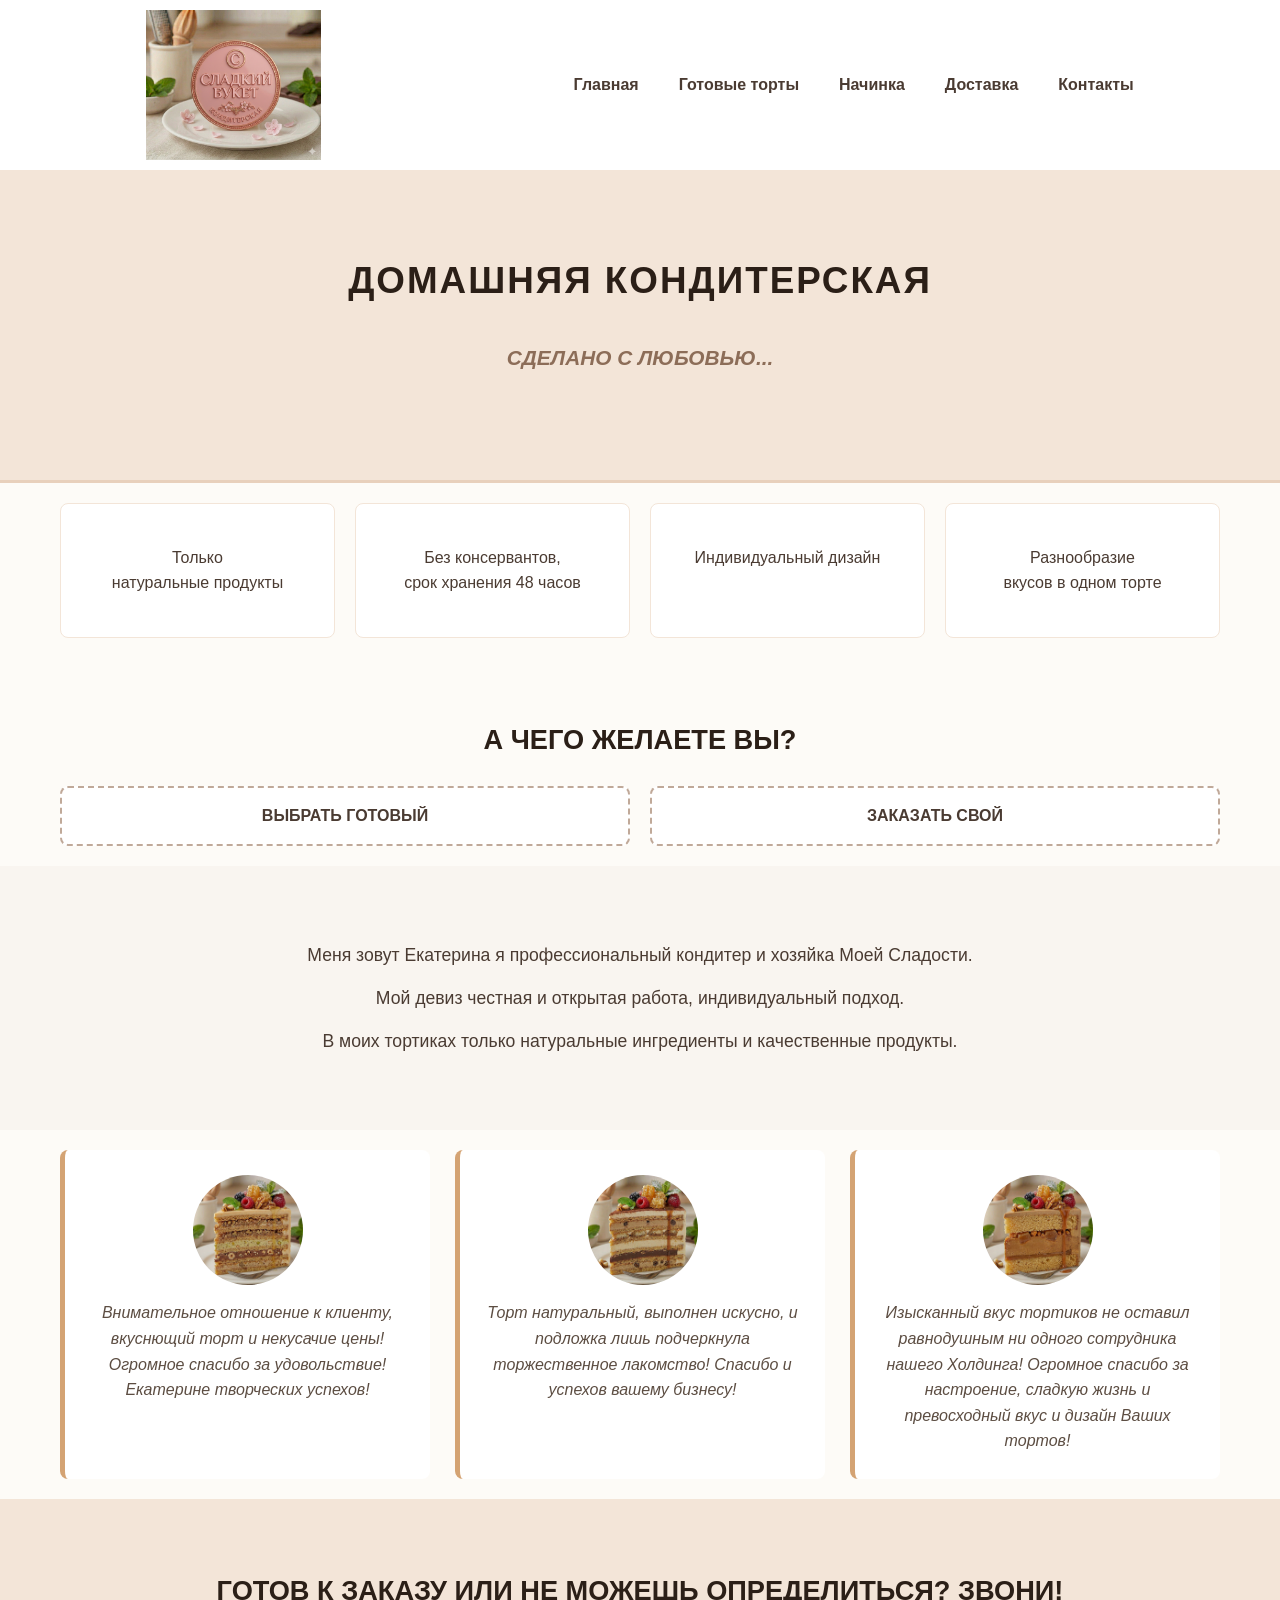
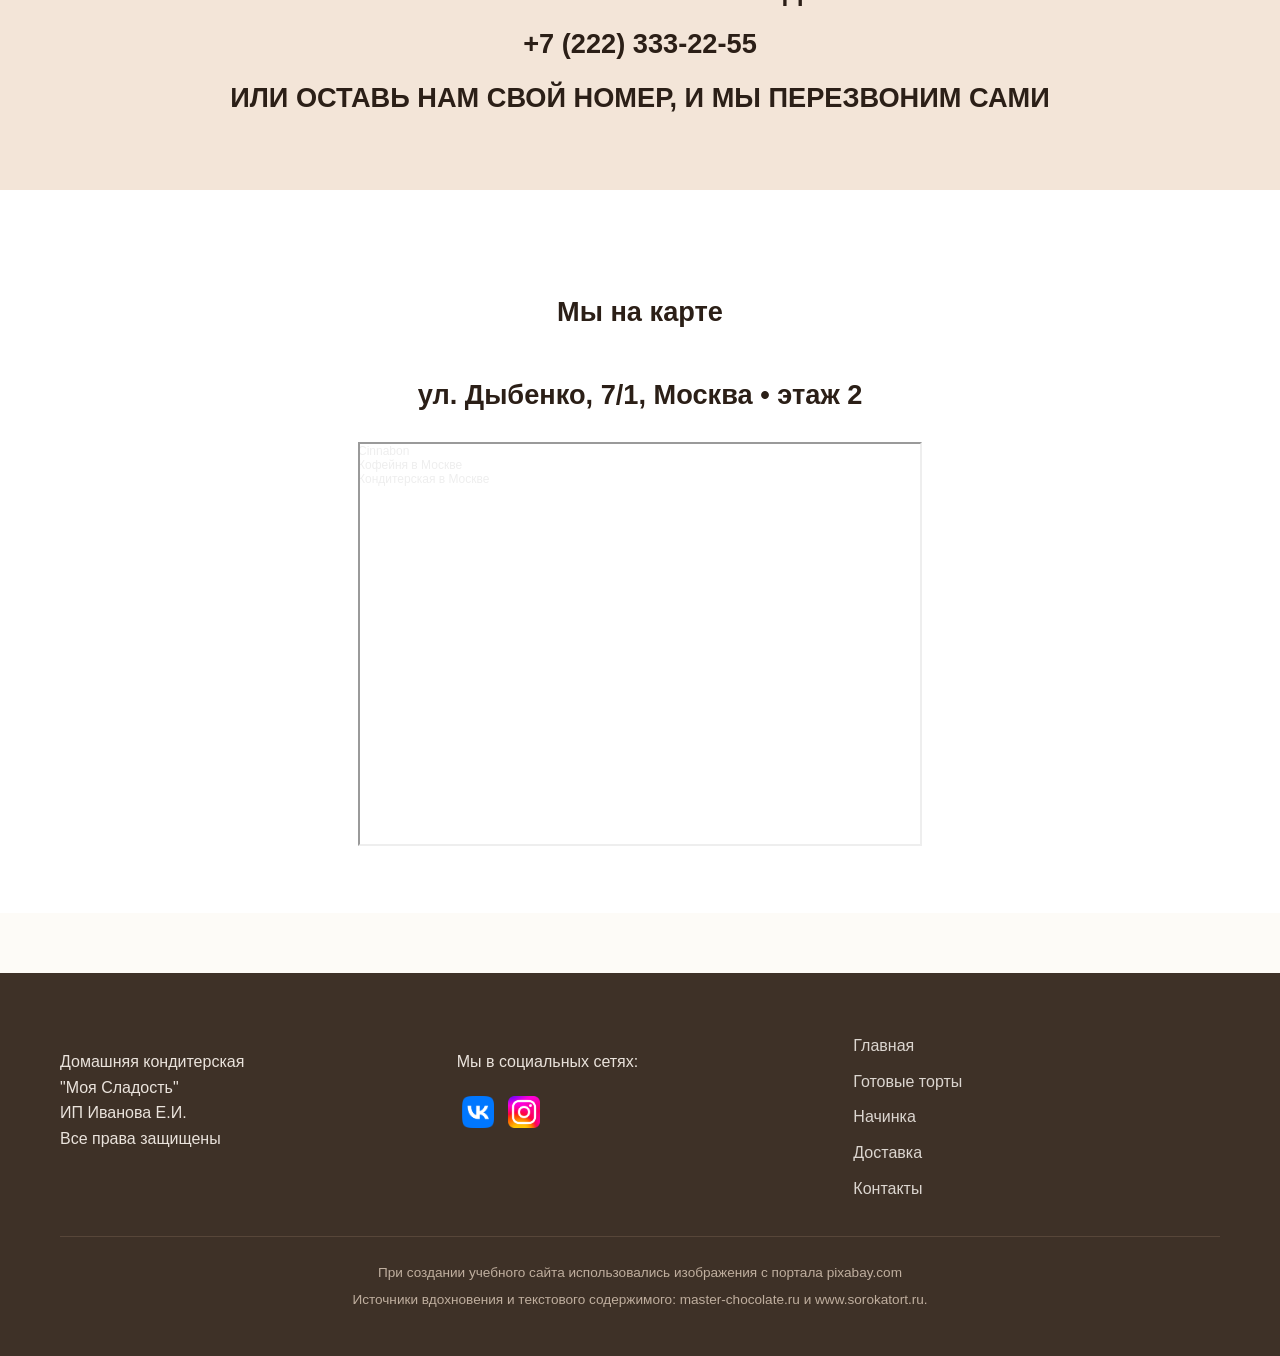
==== index.html @ 87ccf47a "first commit" ====
<!DOCTYPE html>
<html lang="en">
<head>
    <meta charset="UTF-8">
    <meta name="viewport" content="width=device-width, initial-scale=1.0">
    <title>Главная — Моя Сладость</title>
    <link rel="stylesheet" href="style.css">
</head>
<body>

    <header>
        <a href="index.html">
            <img src="assets/img/logo.png" alt="Логотип кондитерской" class="logo">
        </a>
        <nav>
            <ul>
                <li><a href="index.html">Главная</a></li>
                <li><a href="cakes.html">Готовые торты</a></li>
                <li><a href="filling.html">Начинка</a></li>
                <li><a href="delivery.html">Доставка</a></li>
                <li><a href="index.html#feedback">Контакты</a></li>
            </ul>
        </nav>
    </header>

    <section class="banner">
        <div class="content">
            <h1>ДОМАШНЯЯ КОНДИТЕРСКАЯ</h1>
            <h2>СДЕЛАНО С ЛЮБОВЬЮ...</h2>
        </div>
    </section>

    <section class="advantages">
        <div class="content">
            <div class="advantage">
                <p>Только<br> натуральные продукты</p>
            </div>
            <div class="advantage">
                <p>Без консервантов, <br> срок хранения 48 часов</p>
            </div>
            <div class="advantage">
                <p>Индивидуальный дизайн</p>
            </div>
            <div class="advantage">
                <p>Разнообразие<br> вкусов в одном торте</p>
            </div>
        </div>
    </section>

    <section class="select">
        <div class="content">
            <h2>А ЧЕГО ЖЕЛАЕТЕ ВЫ?</h2>
            <div class="select_cakes">
                <div class="select_cake">
                    <a href="cakes.html">ВЫБРАТЬ ГОТОВЫЙ</a>
                </div>
                <div class="select_cake">
                    <a href="index.html#feedback">ЗАКАЗАТЬ СВОЙ</a>
                </div>
            </div>
        </div>
    </section>

    <section class="about">
        <div class="about_wrap">
            <div class="about_text">
                <p>Меня зовут Екатерина я профессиональный кондитер и хозяйка Моей Сладости.</p>
                <p>Мой девиз честная и открытая работа, индивидуальный подход.</p>
                <p>В моих тортиках только натуральные ингредиенты и качественные продукты.</p>
            </div>
        </div>
    </section>

    <section class="reviews">
        <div class="content">
            <div class="review">
                <img src="assets/img/reviews/review-1.jpg" alt="Клиент Анастасия">
                <div class="review_text">
                    <blockquote>Внимательное отношение к клиенту, вкуснющий торт и некусачие цены! Огромное спасибо за удовольствие! Екатерине творческих успехов!</blockquote>
                </div>
            </div>
            <div class="review">
                <img src="assets/img/reviews/review-2.jpg" alt="Клиент Михаил">
                <div class="review_text">
                    <blockquote>Торт натуральный, выполнен искусно, и подложка лишь подчеркнула торжественное лакомство! Спасибо и успехов вашему бизнесу!</blockquote>
                </div>
            </div>
            <div class="review">
                <img src="assets/img/reviews/review-3.jpg" alt="Клиент Елена">
                <div class="review_text">
                    <blockquote>Изысканный вкус тортиков не оставил равнодушным ни одного сотрудника нашего Холдинга! Огромное спасибо за настроение, сладкую жизнь и превосходный вкус и дизайн Ваших тортов!</blockquote>
                </div>
            </div>
        </div>
    </section>

    <section class="feedback" id="feedback">
        <div class="content">
            <h2>ГОТОВ К ЗАКАЗУ ИЛИ НЕ МОЖЕШЬ ОПРЕДЕЛИТЬСЯ? ЗВОНИ!</h2>
            <h2><a href="tel:+72223332255">+7 (222) 333-22-55</a></h2>
            <h2>ИЛИ ОСТАВЬ НАМ СВОЙ НОМЕР, И МЫ ПЕРЕЗВОНИМ САМИ</h2>
            
            <div class="form_contact"></div>
            <div class="form_download"></div>
            <div class="form_submit"></div>
        </div>
    </section>

    <section class="map">
        <div class="content">
            <h2>Мы на карте</h2>
            <h2>ул. Дыбенко, 7/1, Москва • этаж 2</h2>
            <div style="position:relative;overflow:hidden;"><a href="https://yandex.ru/maps/org/cinnabon/218975322672/?utm_medium=mapframe&utm_source=maps" style="color:#eee;font-size:12px;position:absolute;top:0px;">Cinnabon</a><a href="https://yandex.ru/maps/213/moscow/category/coffee_shop/35193114937/?utm_medium=mapframe&utm_source=maps" style="color:#eee;font-size:12px;position:absolute;top:14px;">Кофейня в Москве</a><a href="https://yandex.ru/maps/213/moscow/category/confectionary/184108017/?utm_medium=mapframe&utm_source=maps" style="color:#eee;font-size:12px;position:absolute;top:28px;">Кондитерская в Москве</a><iframe src="https://yandex.ru/map-widget/v1/org/cinnabon/218975322672/?ll=37.479115%2C55.878536&z=16" width="560" height="400" frameborder="1" allowfullscreen="true" style="position:relative;"></iframe></div>
        </div>
    </section>

    <footer>
        <div class="content">
            <div class="footer_main">
                <div class="footer_info">
                    <p>Домашняя кондитерская<br>"Моя Сладость"<br>ИП Иванова Е.И.<br>Все права защищены</p>
                </div>
                <div class="footer_social">
                    <p>Мы в социальных сетях:</p>
                    <a href="http://vk.com" target="_blank">
                        <img src="assets/img/icons/icon_5.png" alt="ВКонтакте">
                    </a>
                    <a href="http://instagram.com" target="_blank">
                        <img src="assets/img/icons/icon_6.png" alt="Инстаграм">
                    </a>
                </div>
                <div class="footer_menu">
                    <nav>
                        <ul>
                            <li><a href="index.html">Главная</a></li>
                            <li><a href="cakes.html">Готовые торты</a></li>
                            <li><a href="filling.html">Начинка</a></li>
                            <li><a href="delivery.html">Доставка</a></li>
                            <li><a href="index.html#feedback">Контакты</a></li>
                        </ul>
                    </nav>
                </div>
            </div>
            <div class="footer_add">
                <p>При создании учебного сайта использовались изображения с портала <a href="https://pixabay.com/ru/" target="_blank">pixabay.com</a></p>
                <p>Источники вдохновения и текстового содержимого: <a href="https://master-chocolate.ru/" target="_blank">master-chocolate.ru</a> и <a href="http://www.sorokatort.ru/" target="_blank">www.sorokatort.ru</a>.</p>
            </div>
        </div>
    </footer>

</body>
</html>
---- style.css ----
body {
    font-family: 'Segoe UI', Tahoma, Geneva, Verdana, sans-serif;
    margin: 0;
    padding: 0;
    background-color: #fdfbf7;
    color: #4a3b32;
    line-height: 1.6;
}

.content, .about_wrap {
    max-width: 1200px;
    margin: 0 auto;
    padding: 20px;
    box-sizing: border-box;
}

h1, h2, h3 {
    color: #2b1f17;
    text-align: center;
    margin-top: 0;
}

h2 {
    margin: 40px 0 25px;
    font-size: 1.7em;
}

a {
    color: inherit;
    text-decoration: none;
    transition: color 0.3s;
}

a:hover {
    color: #d4a373;
}

img {
    max-width: 100%;
    height: auto;
    display: block;
}


/* HEADER */

header {
    background: #fff;
    border-bottom: 2px solid #f3e5d8;
    display: flex;
    justify-content: space-around;
    align-items: center;
    padding: 10px 20px;
}

header > a {
    font-size: 1.5em;
    font-weight: bold;
}

header img.logo {
    max-height: 150px;
}

header nav ul {
    list-style: none;
    margin: 0;
    padding: 0;
    display: flex;
    gap: 40px;
}

header nav ul li {
    font-weight: 600;
    cursor: pointer;
    transition: color 0.3s;
}

header nav ul li:hover {
    color: #d4a373;
}


/* BANNER */

.banner {
    background: #f3e5d8;
    text-align: center;
    padding: 60px 20px;
    border-bottom: 3px solid #e8d0bc;
}

.banner h1 {
    font-size: 2.3em;
    letter-spacing: 2px;
}

.banner h2 {
    font-size: 1.3em;
    color: #8c6d58;
    font-style: italic;
    margin-top: 0;
}


/* ADVANTAGES */

.advantages .content {
    display: grid;
    grid-template-columns: repeat(4, 1fr);
    gap: 20px;
}

.advantage {
    background: #fff;
    padding: 25px 15px;
    border-radius: 8px;
    text-align: center;
    border: 1px solid #f3e5d8;
}

.advantage img {
    width: 64px;
    height: 64px;
    margin: 0 auto 15px;
}


/* SELECT */

.select_cakes {
    display: grid;
    grid-template-columns: repeat(2, 1fr);
    gap: 20px;
}

.select_cake {
    background: #fff;
    border-radius: 8px;
    text-align: center;
    padding-bottom: 15px;
    border: 2px dashed #c0a999;
}

.select_cake img {
    width: 100%;
    height: 200px;
    object-fit: cover;
    border-radius: 8px 8px 0 0;
}

.select_cake a {
    display: inline-block;
    margin-top: 15px;
    font-weight: bold;
}


/* ABOUT */

.about {
    background: #f9f5f0;
    padding: 40px 0;
    text-align: center;
}

.about_text p {
    font-size: 1.1em;
    max-width: 800px;
    margin: 15px auto;
}


/* REVIEWS */

.reviews .content {
    display: grid;
    grid-template-columns: repeat(3, 1fr);
    gap: 25px;
}

.review {
    background: #fff;
    padding: 25px;
    border-radius: 8px;
    border-left: 5px solid #d4a373;
    text-align: center;
}

.review img {
    width: 110px;
    height: 110px;
    border-radius: 50%;
    margin: 0 auto 15px;
    object-fit: cover;
}

blockquote {
    margin: 0;
    font-style: italic;
    color: #5c4d42;
}


/* FEEDBACK */

.feedback {
    background: #f3e5d8;
    padding: 40px 20px;
    text-align: center;
}

.feedback h2 {
    margin: 10px 0;
}


/* MAP */

.map {
    background: #fff;
    padding: 40px 20px;
    text-align: center;
}


/* CAKES */

.cakes .content {
    display: grid;
    grid-template-columns: repeat(3, 1fr);
    gap: 25px;
}

.cake {
    background: #fff;
    border: 1px solid #f3e5d8;
    border-radius: 8px;
    padding: 25px;
}

.cake img {
    width: 100%;
    height: 220px;
    object-fit: cover;
    border-radius: 6px;
    margin-bottom: 15px;
}

.cake_buy_wrap {
    display: flex;
    justify-content: space-between;
    margin-top: 20px;
    padding-top: 15px;
    border-top: 1px dashed #e8d0bc;
}

.cake_buy_wrap ul {
    padding-left: 20px;
    margin: 0;
}


/* DELIVERY */

.delivery .content {
    display: grid;
    grid-template-columns: 2fr 1fr;
    gap: 40px;
    background: #fff;
    padding: 35px;
    border-radius: 10px;
}

.delivery_price table {
    width: 100%;
    border-collapse: collapse;
    margin-top: 10px;
}

.delivery_price th,
.delivery_price td {
    border: 1px solid #c0a999;
    padding: 12px 15px;
    text-align: center;
    font-size: 0.95em;
}

.delivery_price th {
    background: #f3e5d8;
    font-weight: bold;
}


/* FILLINGS */

.fillings .content {
    display: grid;
    grid-template-columns: repeat(4, 1fr);
    gap: 20px;
}

.fillings .content h2 {
    grid-column: 1 / -1;
}

.filling {
    margin: 0;
    background: #fff;
    border: 1px solid #f3e5d8;
    border-radius: 8px;
    text-align: center;
    font-weight: bold;
    color: #8c6d58;
}

.filling img {
    width: 100%;
    height: 200px;
    object-fit: cover;
    border-radius: 6px 6px 0 0;
    margin-bottom: 10px;
}


/* FOOTER */

footer {
    background: #3e3127;
    color: #eae3dc;
    padding: 40px 20px 20px;
    margin-top: 60px;
}

.footer_main {
    display: grid;
    grid-template-columns: repeat(3, 1fr);
    gap: 30px;
    border-bottom: 1px solid #574639;
    padding-bottom: 25px;
}

.footer_menu nav ul {
    list-style: none;
    padding: 0;
    margin: 0;
}

.footer_menu nav ul li {
    margin-bottom: 10px;
    color: #dcd6d0;
}

.footer_social img {
    display: inline-block;
    width: 32px;
    height: 32px;
    margin: 5px;
    vertical-align: middle;
    transition: transform 0.3s;
}

.footer_social img:hover {
    transform: scale(1.1);
}

.footer_add {
    padding-top: 20px;
    font-size: 0.85em;
    color: #bfae9e;
    text-align: center;
}

.footer_add p {
    margin: 5px 0;
}
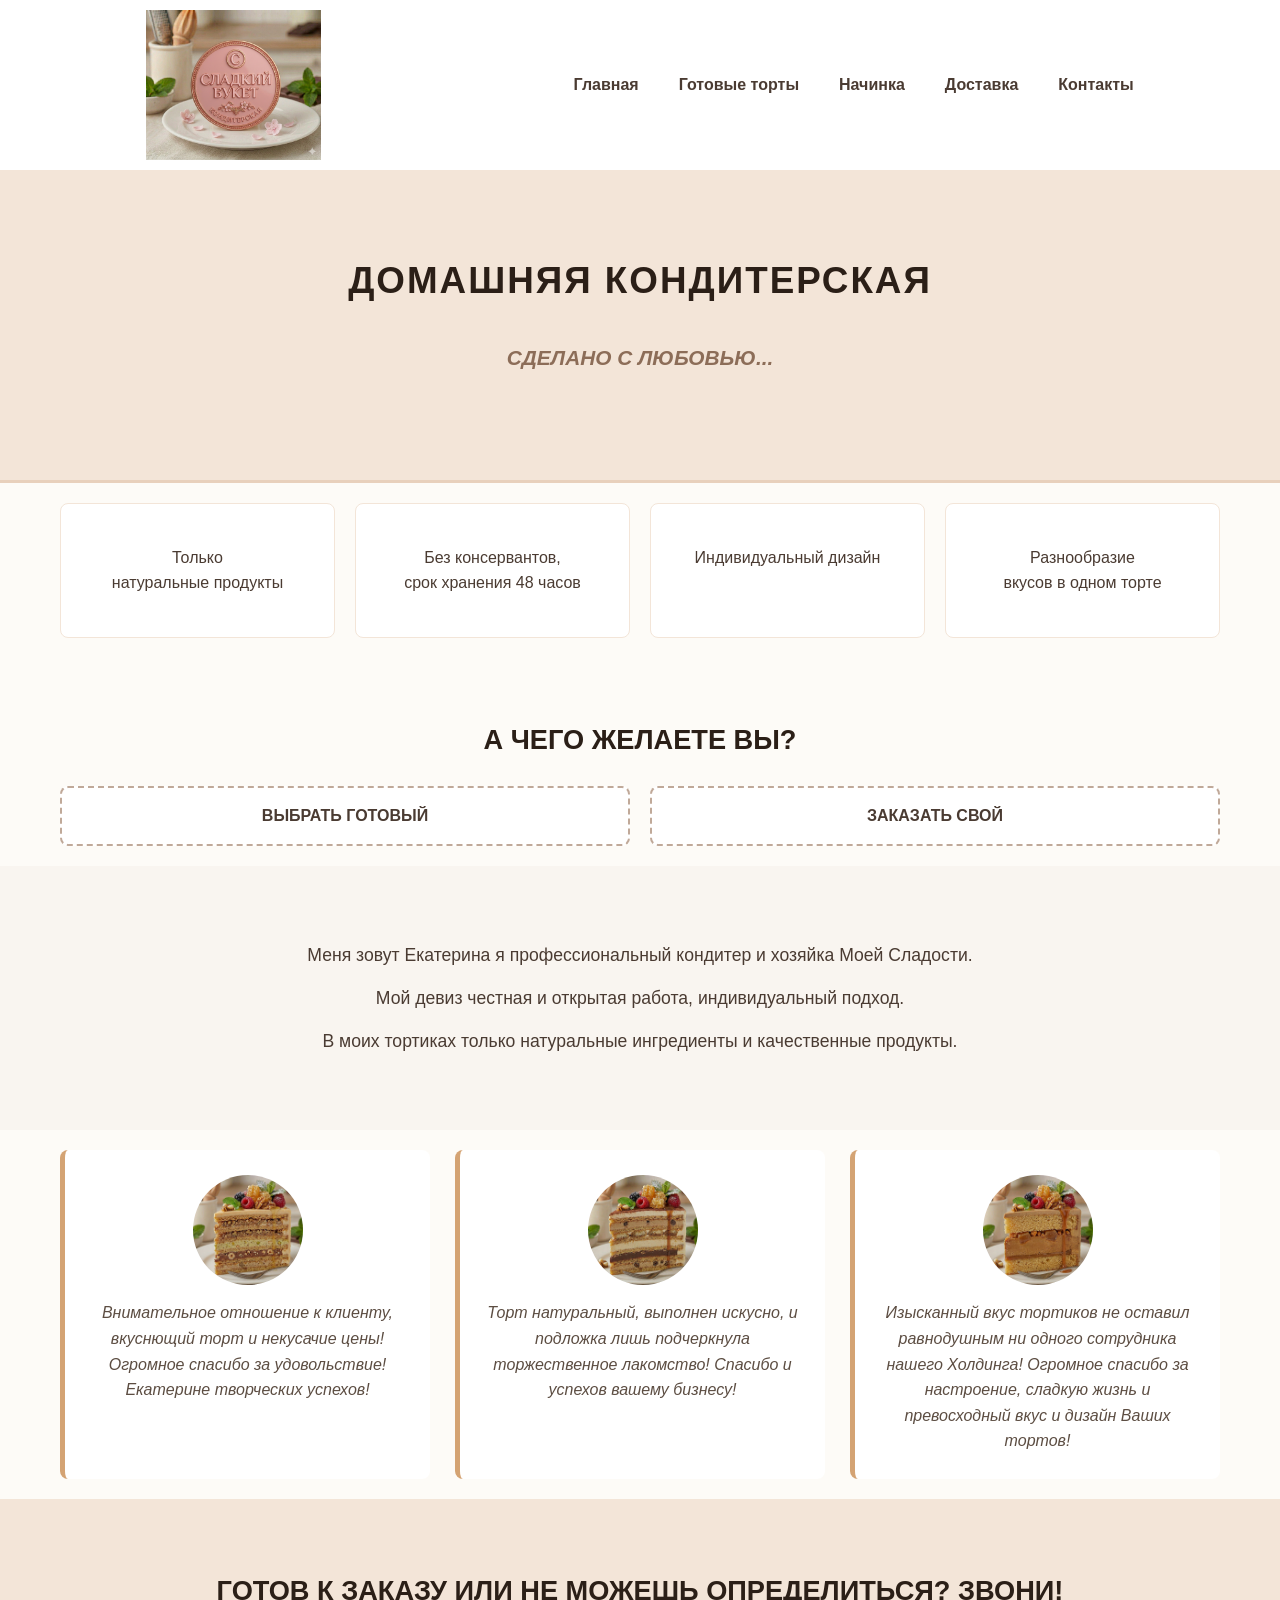
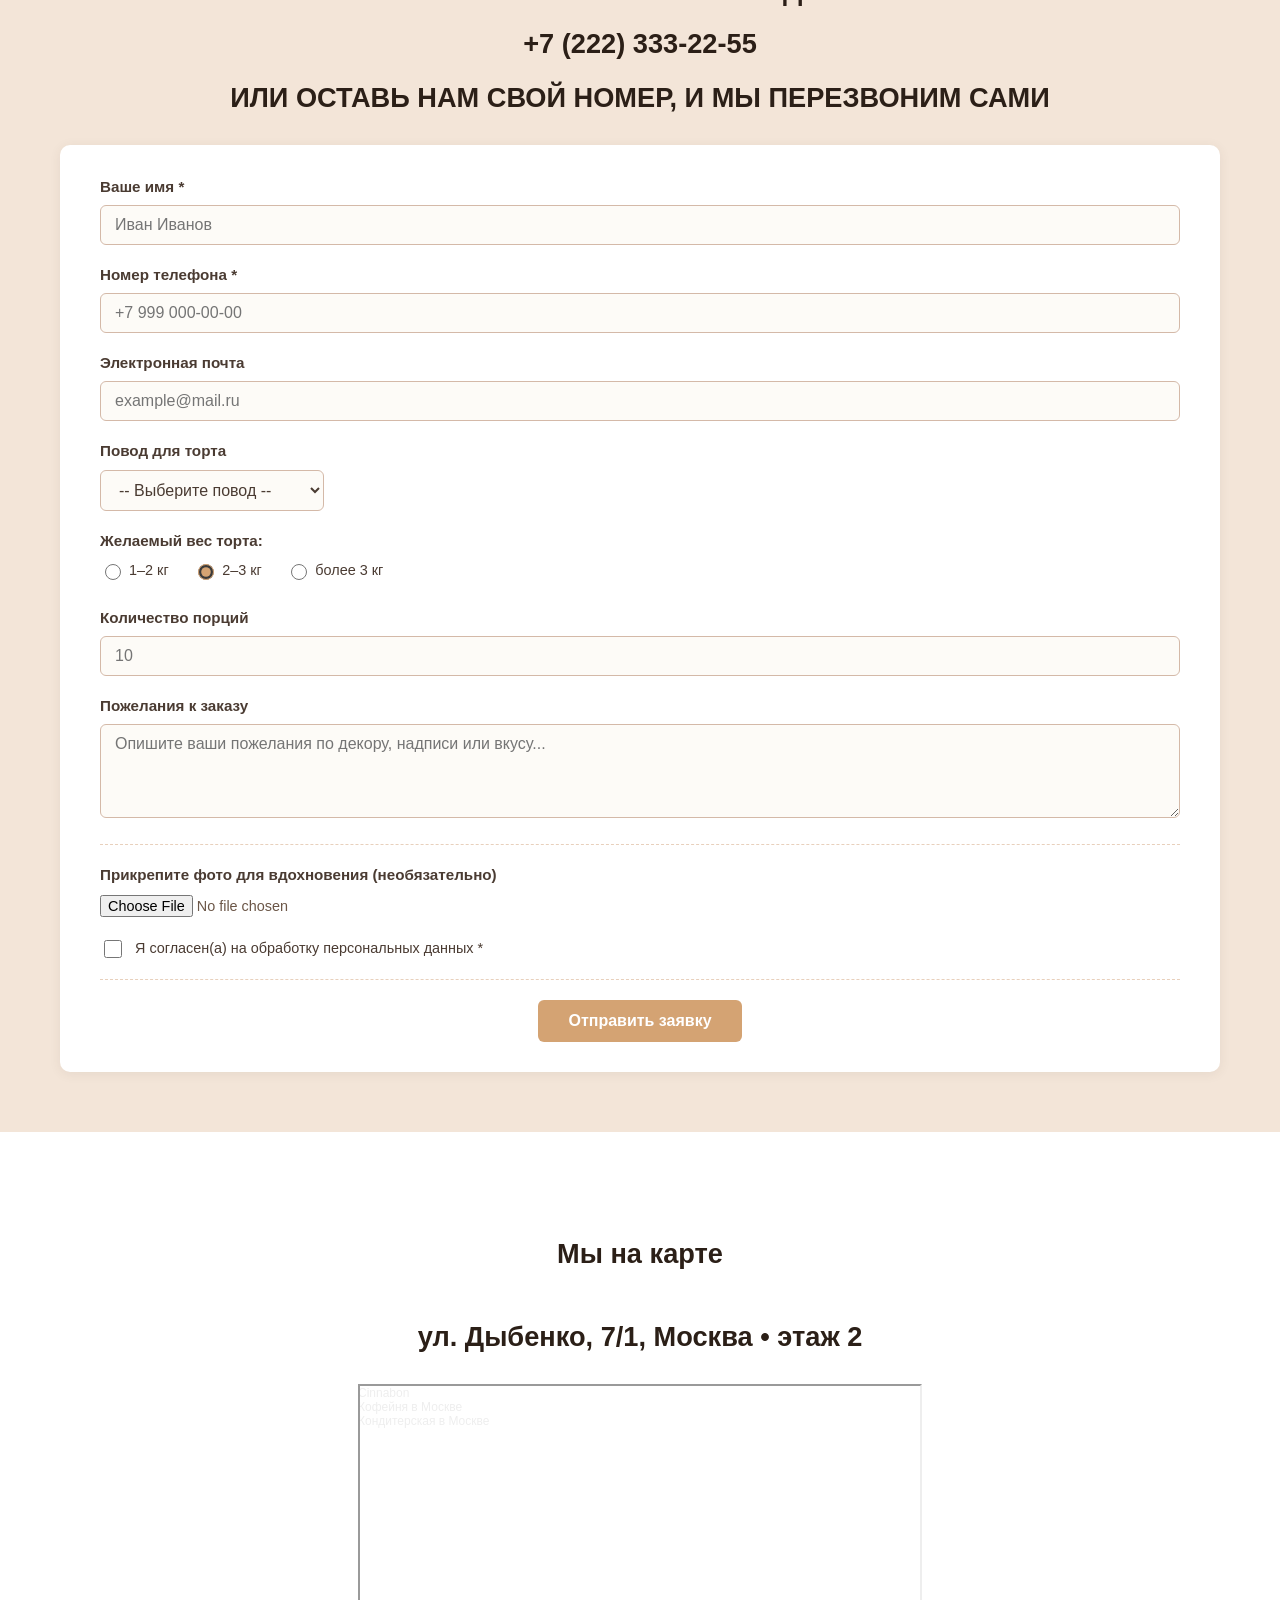
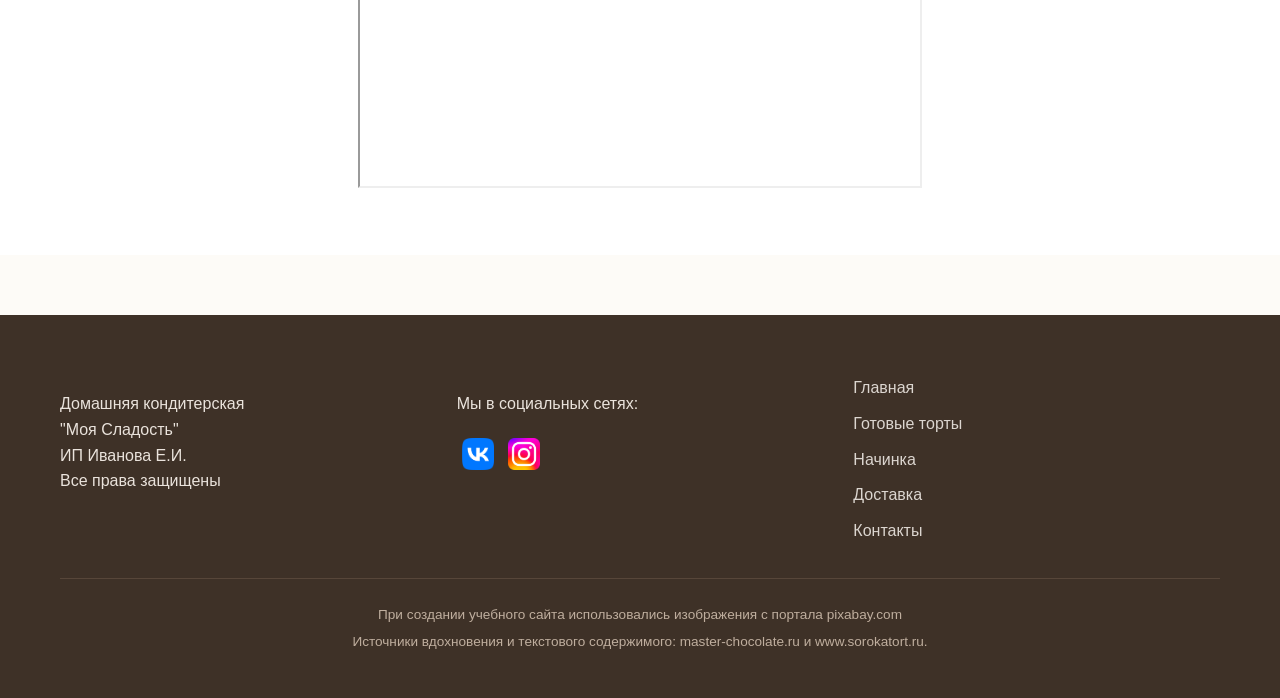
==== commit 65b671a4: "практика 6 и 7" ====
--- a/index.html
+++ b/index.html
@@ -100,9 +100,88 @@
             <h2><a href="tel:+72223332255">+7 (222) 333-22-55</a></h2>
             <h2>ИЛИ ОСТАВЬ НАМ СВОЙ НОМЕР, И МЫ ПЕРЕЗВОНИМ САМИ</h2>
             
-            <div class="form_contact"></div>
-            <div class="form_download"></div>
-            <div class="form_submit"></div>
+            <form class="feedback_form" action="#" method="post">
+
+                <div class="form_contact">
+                    <div class="form_row">
+                        <label for="contact_name">Ваше имя *</label>
+                        <input id="contact_name" type="text" name="name" required
+                            pattern="[а-яА-ЯёЁ\-\s]{2,20}"
+                            placeholder="Иван Иванов"
+                            title="Имя на кириллице, от 2 до 20 символов">
+                    </div>
+
+                    <div class="form_row">
+                        <label for="contact_phone">Номер телефона *</label>
+                        <input id="contact_phone" type="tel" name="phone" required
+                            pattern="[+]?[0-9\s\-]{10,15}"
+                            placeholder="+7 999 000-00-00"
+                            title="Номер телефона, от 10 до 15 цифр">
+                    </div>
+
+                    <div class="form_row">
+                        <label for="contact_email">Электронная почта</label>
+                        <input id="contact_email" type="email" name="email"
+                            placeholder="example@mail.ru">
+                    </div>
+
+                    <div class="form_row">
+                        <label for="contact_occasion">Повод для торта</label>
+                        <select id="contact_occasion" name="occasion">
+                            <option value="">-- Выберите повод --</option>
+                            <option value="birthday">День рождения</option>
+                            <option value="wedding">Свадьба</option>
+                            <option value="child">Детский праздник</option>
+                            <option value="corporate">Корпоратив</option>
+                            <option value="custom">Индивидуальный заказ</option>
+                        </select>
+                    </div>
+
+                    <div class="form_row">
+                        <p class="form_label">Желаемый вес торта:</p>
+                        <span class="radio_group">
+                            <input type="radio" name="weight" value="1-2" id="w1">
+                            <label for="w1">1–2 кг</label>
+                        </span>
+                        <span class="radio_group">
+                            <input type="radio" name="weight" value="2-3" id="w2" checked>
+                            <label for="w2">2–3 кг</label>
+                        </span>
+                        <span class="radio_group">
+                            <input type="radio" name="weight" value="3+" id="w3">
+                            <label for="w3">более 3 кг</label>
+                        </span>
+                    </div>
+
+                    <div class="form_row">
+                        <label for="contact_persons">Количество порций</label>
+                        <input id="contact_persons" type="number" name="persons"
+                            min="1" max="200" placeholder="10">
+                    </div>
+
+                    <div class="form_row">
+                        <label for="contact_message">Пожелания к заказу</label>
+                        <textarea id="contact_message" name="message" rows="4"
+                            placeholder="Опишите ваши пожелания по декору, надписи или вкусу..."></textarea>
+                    </div>
+                </div>
+
+                <div class="form_download">
+                    <div class="form_row">
+                        <label for="contact_file">Прикрепите фото для вдохновения (необязательно)</label>
+                        <input id="contact_file" type="file" name="photo" accept="image/*">
+                    </div>
+                    <div class="form_row form_agree">
+                        <input type="checkbox" id="contact_agree" name="agree" required>
+                        <label for="contact_agree">Я согласен(а) на обработку персональных данных *</label>
+                    </div>
+                </div>
+
+                <div class="form_submit">
+                    <input type="submit" value="Отправить заявку">
+                </div>
+
+            </form>
         </div>
     </section>
 
--- a/style.css
+++ b/style.css
@@ -41,9 +41,6 @@
     display: block;
 }
 
-
-/* HEADER */
-
 header {
     background: #fff;
     border-bottom: 2px solid #f3e5d8;
@@ -80,9 +77,6 @@
     color: #d4a373;
 }
 
-
-/* BANNER */
-
 .banner {
     background: #f3e5d8;
     text-align: center;
@@ -102,9 +96,6 @@
     margin-top: 0;
 }
 
-
-/* ADVANTAGES */
-
 .advantages .content {
     display: grid;
     grid-template-columns: repeat(4, 1fr);
@@ -124,9 +115,6 @@
     height: 64px;
     margin: 0 auto 15px;
 }
-
-
-/* SELECT */
 
 .select_cakes {
     display: grid;
@@ -155,9 +143,6 @@
     font-weight: bold;
 }
 
-
-/* ABOUT */
-
 .about {
     background: #f9f5f0;
     padding: 40px 0;
@@ -169,9 +154,6 @@
     max-width: 800px;
     margin: 15px auto;
 }
-
-
-/* REVIEWS */
 
 .reviews .content {
     display: grid;
@@ -201,9 +183,6 @@
     color: #5c4d42;
 }
 
-
-/* FEEDBACK */
-
 .feedback {
     background: #f3e5d8;
     padding: 40px 20px;
@@ -214,17 +193,11 @@
     margin: 10px 0;
 }
 
-
-/* MAP */
-
 .map {
     background: #fff;
     padding: 40px 20px;
     text-align: center;
 }
-
-
-/* CAKES */
 
 .cakes .content {
     display: grid;
@@ -260,9 +233,6 @@
     margin: 0;
 }
 
-
-/* DELIVERY */
-
 .delivery .content {
     display: grid;
     grid-template-columns: 2fr 1fr;
@@ -290,9 +260,6 @@
     background: #f3e5d8;
     font-weight: bold;
 }
-
-
-/* FILLINGS */
 
 .fillings .content {
     display: grid;
@@ -322,8 +289,150 @@
     margin-bottom: 10px;
 }
 
-
-/* FOOTER */
+.feedback_form {
+    background: #fff;
+    border-radius: 10px;
+    padding: 30px 40px;
+    margin-top: 25px;
+    text-align: left;
+    box-shadow: 0 2px 12px rgba(74, 59, 50, 0.08);
+}
+
+.form_row {
+    margin-bottom: 18px;
+}
+
+.form_row label,
+.form_label {
+    display: block;
+    font-weight: 600;
+    margin-bottom: 6px;
+    color: #4a3b32;
+    font-size: 0.95em;
+}
+
+.form_row input[type="text"],
+.form_row input[type="tel"],
+.form_row input[type="email"],
+.form_row input[type="number"],
+.form_row select,
+.form_row textarea {
+    padding: 10px 14px;
+    border: 1px solid #d4b9a8;
+    border-radius: 6px;
+    font-size: 1em;
+    font-family: inherit;
+    color: #4a3b32;
+    background: #fdfbf7;
+    box-sizing: border-box;
+    transition: border-color 0.2s;
+}
+
+.form_row input[type="text"],
+.form_row input[type="tel"],
+.form_row input[type="email"],
+.form_row input[type="number"],
+.form_row textarea {
+    width: 100%;
+}
+
+.form_row select {
+    width: auto;
+    max-width: 100%;
+}
+
+.form_row input[type="text"]:focus,
+.form_row input[type="tel"]:focus,
+.form_row input[type="email"]:focus,
+.form_row input[type="number"]:focus,
+.form_row select:focus,
+.form_row textarea:focus {
+    outline: none;
+    border-color: #d4a373;
+}
+
+.form_row textarea {
+    resize: vertical;
+    min-height: 90px;
+}
+
+.radio_group {
+    display: inline-flex;
+    align-items: center;
+    gap: 5px;
+    margin-right: 20px;
+    font-size: 0.95em;
+}
+
+.radio_group input[type="radio"] {
+    accent-color: #d4a373;
+    width: 16px;
+    height: 16px;
+}
+
+.radio_group label {
+    display: inline;
+    font-weight: 400;
+    margin: 0;
+}
+
+.form_download {
+    border-top: 1px dashed #e8d0bc;
+    padding-top: 18px;
+    margin-top: 5px;
+}
+
+.form_row input[type="file"] {
+    font-size: 0.9em;
+    color: #6b5647;
+}
+
+.form_agree {
+    display: flex;
+    align-items: center;
+    gap: 10px;
+}
+
+.form_agree input[type="checkbox"] {
+    width: 18px;
+    height: 18px;
+    accent-color: #d4a373;
+    flex-shrink: 0;
+}
+
+.form_agree label {
+    display: inline;
+    font-weight: 400;
+    font-size: 0.9em;
+    margin: 0;
+}
+
+.form_submit {
+    border-top: 1px dashed #e8d0bc;
+    padding-top: 20px;
+    margin-top: 5px;
+    display: flex;
+    gap: 15px;
+    justify-content: center;
+}
+
+.form_submit input[type="submit"] {
+    padding: 12px 30px;
+    border: none;
+    border-radius: 6px;
+    font-size: 1em;
+    font-family: inherit;
+    font-weight: 600;
+    cursor: pointer;
+    transition: background 0.2s, transform 0.1s;
+    background: #d4a373;
+    color: #fff;
+}
+
+.form_submit input[type="submit"]:hover {
+    background: #c08a5a;
+    transform: translateY(-1px);
+}
 
 footer {
     background: #3e3127;
@@ -373,4 +482,143 @@
 
 .footer_add p {
     margin: 5px 0;
-}+}
+
+@media (max-width: 768px) {
+
+    .content, .about_wrap {
+        display: flex;
+        align-items: center;
+        justify-content: center;
+        flex-wrap: wrap;
+        width: 90%;
+        margin: 0 auto;
+        padding: 1em;
+        box-sizing: border-box;
+    }
+
+    header {
+        display: flex;
+        justify-content: space-around;
+        align-items: center;
+        padding: 0.5rem;
+    }
+
+    header img.logo {
+        width: 20vw;
+    }
+
+    header nav ul {
+        display: flex;
+        flex-wrap: wrap;
+        padding-left: 1rem;
+    }
+
+    header nav ul li {
+        margin-right: 1rem;
+        margin-bottom: 0.5rem;
+    }
+
+    section.banner {
+        min-height: 20vw;
+        display: flex;
+        align-items: center;
+        justify-content: center;
+    }
+
+    section.banner .content {
+        display: block;
+    }
+
+    .advantages .content {
+        justify-content: space-between;
+    }
+
+    .advantages .advantage img {
+        margin: 0 auto;
+        max-width: 80%;
+    }
+
+    .advantages .advantage p {
+        display: none;
+    }
+
+    .select_cakes .select_cake {
+        margin-bottom: 1rem;
+    }
+
+    .select_cakes .select_cake a {
+        display: block;
+        width: 100%;
+        padding: 1rem;
+        box-sizing: border-box;
+    }
+
+    .select_cakes .select_cake img {
+        width: 100%;
+    }
+
+    .reviews .content {
+        grid-template-columns: 1fr;
+    }
+
+    .reviews .content .review img {
+        display: none;
+    }
+
+    .reviews .content .review .review_text {
+        display: flex;
+        align-items: center;
+        margin: 1rem;
+    }
+
+    .reviews .content .review .review_text blockquote {
+        padding: 0.5rem;
+        margin: 0.5rem;
+    }
+
+    .delivery .content {
+        grid-template-columns: 1fr;
+        padding: 15px;
+        gap: 20px;
+    }
+
+    .delivery_price th,
+    .delivery_price td {
+        padding: 8px 6px;
+        font-size: 0.85em;
+    }
+
+    .map iframe {
+        width: 100%;
+        height: 400px;
+    }
+
+    .cakes .content {
+        grid-template-columns: 1fr;
+    }
+
+    .cakes .cake {
+        width: 100%;
+        padding: 1rem;
+        margin-bottom: 1rem;
+        box-sizing: border-box;
+    }
+
+    .cakes .cake .cake_descript img {
+        max-width: 90%;
+    }
+
+    .cakes .cake .cake_buy {
+        padding: 0.5rem;
+    }
+
+    .cakes .cake .cake_buy ul {
+        padding-left: 0;
+    }
+
+    .fillings .content {
+        grid-template-columns: repeat(2, 1fr);
+    }
+
+}
